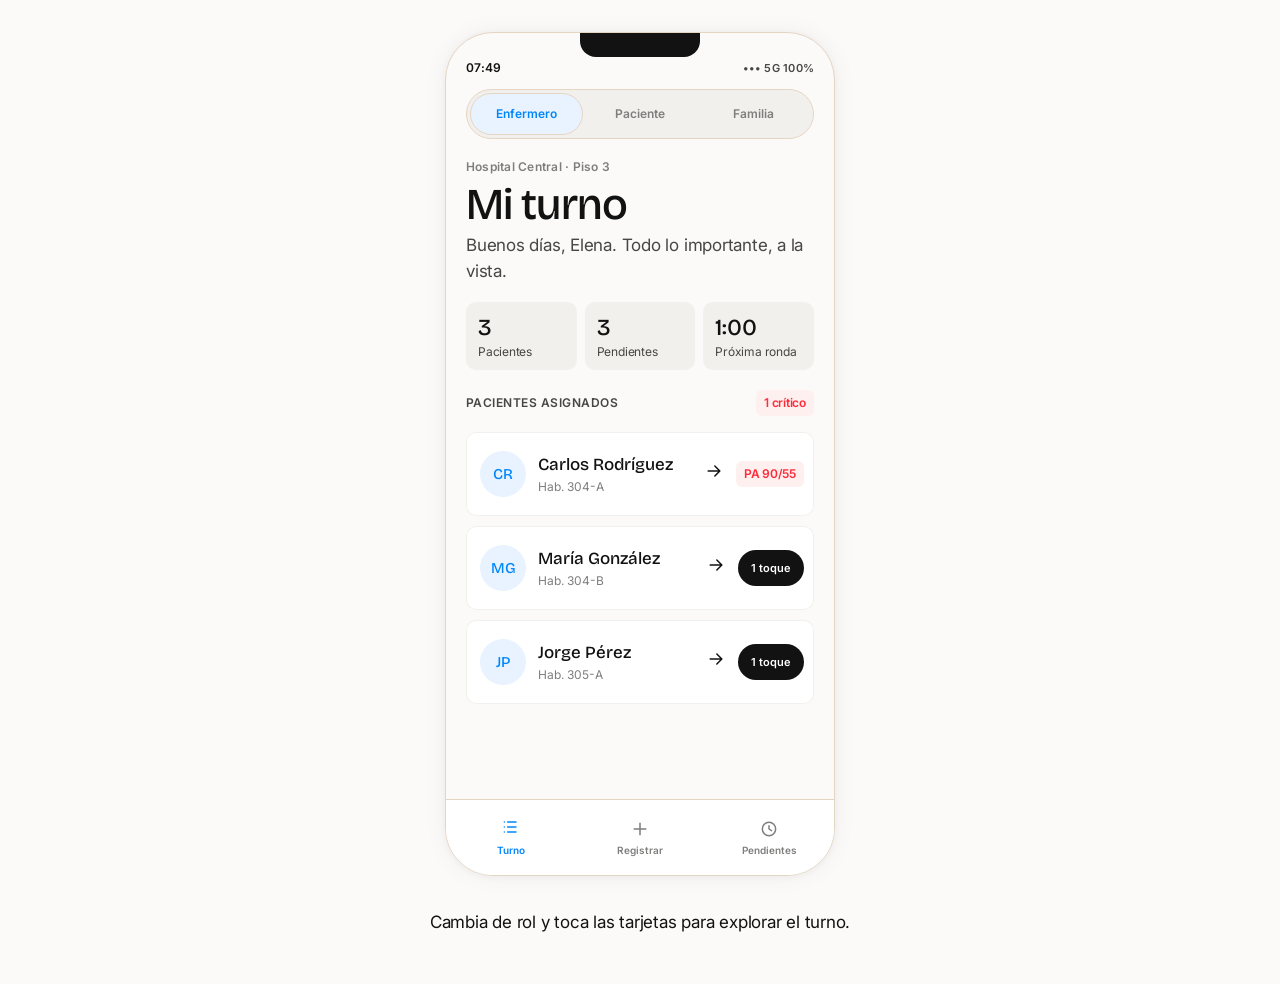
==== index.html @ 2599374e "First Family-style build by the frontend agent" ====
<!DOCTYPE html>
<html lang="es">
<head>
  <meta charset="UTF-8">
  <meta name="viewport" content="width=device-width, initial-scale=1, viewport-fit=cover">
  <meta name="theme-color" content="#fbfaf9">
  <title>Acompaña · turno de enfermería</title>
  <link rel="preconnect" href="https://fonts.googleapis.com">
  <link rel="preconnect" href="https://fonts.gstatic.com" crossorigin>
  <link href="https://fonts.googleapis.com/css2?family=Bricolage+Grotesque:wght@500&family=Inter:wght@400;500;600&display=swap" rel="stylesheet">
  <link rel="stylesheet" href="css/tokens.css">
  <link rel="stylesheet" href="css/app.css">
</head>
<body>
  <main class="stage" aria-label="Prototipo de app de enfermería">
    <section class="phone" data-role="enfermero" style="--role-index: 0" aria-label="Vista de la aplicación Acompaña">
      <div class="phone-notch" aria-hidden="true"></div>
      <div class="status-bar" aria-hidden="true">
        <span class="status-time">09:41</span>
        <span class="status-icons">••• 5G 100%</span>
      </div>

      <div class="role-switch" role="tablist" aria-label="Cambiar de lector">
        <div class="role-switch-indicator" aria-hidden="true"></div>
        <button type="button" class="role-tab is-active" data-role="enfermero" role="tab" aria-selected="true">Enfermero</button>
        <button type="button" class="role-tab" data-role="paciente" role="tab" aria-selected="false">Paciente</button>
        <button type="button" class="role-tab" data-role="familia" role="tab" aria-selected="false">Familia</button>
      </div>

      <main id="screen" class="screen" aria-live="polite"></main>

      <nav id="bottomNav" class="bottom-nav" aria-label="Navegación principal"></nav>

      <div id="registrationLayer" class="registration-layer" aria-hidden="true"></div>
      <div id="celebrationLayer" class="celebration-layer" aria-hidden="true"></div>
      <div id="splashLayer" class="splash-layer" aria-label="Bienvenida a Acompaña">
        <div class="splash-content">
          <div class="splash-mascot" aria-hidden="true"></div>
          <h1 class="splash-wordmark">Acompaña</h1>
          <p class="splash-tagline">El turno, a la vista. Sin perder lo importante.</p>
          <button type="button" class="splash-skip" data-splash-skip>Entrar ahora</button>
        </div>
      </div>
    </section>
    <p class="stage-hint">Cambia de rol y toca las tarjetas para explorar el turno.</p>
  </main>
  <script src="js/app.js" defer></script>
</body>
</html>
---- css/tokens.css ----
@property --accent {
  syntax: "<color>";
  inherits: true;
  initial-value: #0086fc;
}

:root {
  --canvas: #fbfaf9;
  --stone: #f2f0ed;
  --sand: #f6f4ef;
  --white: #ffffff;
  --ink: #121212;
  --charcoal: #343433;
  --body: #474645;
  --muted: #7e7e7d;
  --stone-border: #e5d5c3;
  --nurse: #0086fc;
  --patient: #00ca48;
  --family: #ffbb26;
  --sky: #64c6ff;
  --sun: #ffcd6c;
  --coral: #ff58ae;
  --alert: #ff2b3a;
  --nurse-soft: #e8f3ff;
  --patient-soft: #e5f9ec;
  --family-soft: #fff4d6;
  --critical-soft: #fff0f0;
  --accent: var(--nurse);
  --accent-soft: var(--nurse-soft);
  --font-display: "Bricolage Grotesque", sans-serif;
  --font-body: "Inter", sans-serif;
  --ease-enter: cubic-bezier(0.16, 1, 0.3, 1);
  --ease-exit: cubic-bezier(0.4, 0, 1, 1);
  --ease-press: cubic-bezier(0.2, 0, 0, 1);
  --duration-enter: 360ms;
  --duration-exit: 240ms;
  --duration-press: 120ms;
  --phone-width: 390px;
  --phone-height: 844px;
  --phone-radius: 48px;
  --nav-height: 76px;
  --radius-card: 10px;
  --radius-pill: 9999px;
  --radius-cta: 32px;
  --radius-badge: 6px;
  --space-1: 4px;
  --space-2: 8px;
  --space-3: 12px;
  --space-4: 16px;
  --space-5: 20px;
  --space-6: 24px;
  --space-7: 32px;
  --space-8: 40px;
  --text-caption: 12px;
  --text-small: 15px;
  --text-body: 17px;
  --text-lead: 19px;
  --text-section: 23px;
  --text-heading: 32px;
  --text-display: 44px;
  --phone-shadow: rgba(0, 0, 0, .04) 0 1px 6px, rgba(0, 0, 0, .05) 0 0 24px;
}

.phone[data-role="enfermero"] {
  --accent: var(--nurse);
  --accent-soft: var(--nurse-soft);
}

.phone[data-role="paciente"] {
  --accent: var(--patient);
  --accent-soft: var(--patient-soft);
}

.phone[data-role="familia"] {
  --accent: var(--family);
  --accent-soft: var(--family-soft);
}
---- css/app.css ----
* {
  box-sizing: border-box;
}

html,
body {
  min-height: 100%;
  margin: 0;
  background: var(--canvas);
  color: var(--ink);
}

html {
  font-family: var(--font-body);
  font-size: 17px;
  line-height: 26px;
  letter-spacing: -0.013em;
  -webkit-font-smoothing: antialiased;
  text-rendering: optimizeLegibility;
}

body {
  display: flex;
  min-height: 100vh;
  overflow-x: hidden;
}

button,
a {
  font: inherit;
}

button {
  border: 0;
}

button:focus-visible,
a:focus-visible {
  outline: 3px solid var(--accent);
  outline-offset: 3px;
}

.stage {
  display: flex;
  flex: 1;
  flex-direction: column;
  align-items: center;
  justify-content: center;
  min-height: 100vh;
  padding: 32px 16px;
  gap: 16px;
  background: var(--canvas);
}

.phone {
  position: relative;
  display: flex;
  flex: 0 0 auto;
  flex-direction: column;
  width: var(--phone-width);
  height: var(--phone-height);
  overflow: hidden;
  border: 1px solid var(--stone-border);
  border-radius: var(--phone-radius);
  background: var(--canvas);
  box-shadow: var(--phone-shadow);
  color: var(--ink);
  transition: --accent var(--duration-enter) var(--ease-enter),
    background-color var(--duration-enter) var(--ease-enter);
}

.phone-notch {
  position: absolute;
  z-index: 40;
  top: 0;
  left: 50%;
  width: 120px;
  height: 24px;
  border-radius: 0 0 16px 16px;
  background: var(--ink);
  transform: translateX(-50%);
}

.status-bar {
  display: flex;
  align-items: center;
  justify-content: space-between;
  flex: 0 0 auto;
  min-height: 42px;
  padding: 22px 20px 8px;
  color: var(--ink);
  font-size: var(--text-caption);
  font-weight: 600;
  letter-spacing: -0.01em;
}

.status-icons {
  color: var(--body);
  font-size: 11px;
  letter-spacing: 0.02em;
}

.role-switch {
  position: relative;
  display: flex;
  flex: 0 0 auto;
  margin: 0 20px 12px;
  padding: 3px;
  border: 1px solid var(--stone-border);
  border-radius: var(--radius-pill);
  background: var(--stone);
  transition: background-color var(--duration-enter) var(--ease-enter),
    border-color var(--duration-enter) var(--ease-enter);
}

.role-switch-indicator {
  position: absolute;
  z-index: 0;
  top: 3px;
  bottom: 3px;
  left: 3px;
  width: calc((100% - 6px) / 3);
  border: 1px solid var(--stone-border);
  border-radius: var(--radius-pill);
  background: var(--accent-soft);
  transform: translate3d(calc(var(--role-index, 0) * 100%), 0, 0);
  transition: transform 360ms var(--ease-enter),
    background-color 360ms var(--ease-enter),
    border-color 360ms var(--ease-enter);
}

.role-tab {
  position: relative;
  z-index: 1;
  flex: 1;
  min-height: 40px;
  padding: 8px 4px;
  border-radius: var(--radius-pill);
  background: transparent;
  color: var(--muted);
  cursor: pointer;
  font-size: var(--text-caption);
  font-weight: 600;
  transition: color var(--duration-enter) var(--ease-enter),
    transform var(--duration-press) var(--ease-press);
}

.role-tab:hover {
  color: var(--ink);
}

.role-tab:active {
  transform: scale(0.97);
}

.role-tab.is-active {
  color: var(--accent);
}

.screen {
  position: relative;
  z-index: 1;
  flex: 1 1 auto;
  min-height: 0;
  overflow: hidden;
  background: var(--canvas);
  isolation: isolate;
}

.view {
  position: absolute;
  inset: 0;
  display: flex;
  flex-direction: column;
  gap: 16px;
  overflow-x: hidden;
  overflow-y: auto;
  padding: 8px 20px 28px;
  background: var(--canvas);
  opacity: 0;
  pointer-events: none;
  scrollbar-width: none;
  transform: translate3d(24px, 0, 0);
  transition: opacity var(--duration-exit) var(--ease-exit),
    transform var(--duration-exit) var(--ease-exit);
}

.view::-webkit-scrollbar {
  display: none;
}

.view.is-active {
  opacity: 1;
  pointer-events: auto;
  transform: translate3d(0, 0, 0);
  transition-duration: var(--duration-enter);
  transition-timing-function: var(--ease-enter);
}

.view.from-left {
  transform: translate3d(-24px, 0, 0);
}

.view.from-right {
  transform: translate3d(24px, 0, 0);
}

.view.is-leaving.to-left {
  opacity: 0;
  transform: translate3d(-24px, 0, 0);
}

.view.is-leaving.to-right {
  opacity: 0;
  transform: translate3d(24px, 0, 0);
}

.view.is-detail {
  z-index: 5;
  border-left: 1px solid var(--stone-border);
  transform: translate3d(100%, 0, 0);
}

.view.is-detail.from-right {
  transform: translate3d(100%, 0, 0);
}

.view.is-detail.is-active {
  transform: translate3d(0, 0, 0);
}

.view.is-detail.is-leaving.to-right {
  transform: translate3d(100%, 0, 0);
}

.view.is-detail.is-leaving.to-left {
  transform: translate3d(-100%, 0, 0);
}

.view.is-behind {
  opacity: 0.08;
  pointer-events: none;
  transform: scale(0.98);
}

.view-header {
  display: flex;
  align-items: flex-start;
  gap: 12px;
  min-height: 58px;
}

.view-header-copy {
  min-width: 0;
}

.view-subtitle,
.eyebrow {
  margin: 0;
  color: var(--muted);
  font-size: var(--text-caption);
  font-weight: 600;
  line-height: 16px;
  letter-spacing: 0.02em;
}

.view-title {
  margin: 3px 0 0;
  color: var(--ink);
  font-family: var(--font-display);
  font-size: var(--text-heading);
  font-weight: 500;
  line-height: 36px;
  letter-spacing: -0.02em;
}

.view-title.small-title {
  font-size: var(--text-section);
  line-height: 28px;
}

.view-copy {
  margin: 0;
  color: var(--body);
  font-size: var(--text-body);
  line-height: 26px;
}

.view-copy.muted-copy {
  color: var(--muted);
  font-size: var(--text-small);
  line-height: 23px;
}

.section-heading {
  display: flex;
  align-items: center;
  justify-content: space-between;
  gap: 12px;
  margin-top: 4px;
}

.section-label {
  margin: 0;
  color: var(--body);
  font-size: var(--text-caption);
  font-weight: 600;
  letter-spacing: 0.04em;
  text-transform: uppercase;
}

.section-meta {
  color: var(--muted);
  font-size: var(--text-caption);
  font-weight: 500;
}

.surface-card {
  border-radius: var(--radius-card);
  background: var(--white);
  box-shadow: inset 0 0 0 1px var(--stone);
}

.icon-button {
  display: inline-flex;
  align-items: center;
  justify-content: center;
  flex: 0 0 auto;
  width: 40px;
  height: 40px;
  border: 1px solid var(--stone-border);
  border-radius: 50%;
  background: var(--white);
  color: var(--ink);
  cursor: pointer;
  transition: transform var(--duration-press) var(--ease-press),
    background-color var(--duration-enter) var(--ease-enter),
    color var(--duration-enter) var(--ease-enter),
    border-color var(--duration-enter) var(--ease-enter);
}

.icon-button:hover {
  border-color: var(--accent);
  color: var(--accent);
}

.icon-button:active,
.primary-button:active,
.secondary-button:active,
.event-chip:active,
.dictate-button:active,
.nav-item:active,
.patient-card-main:active,
.quick-confirm:active,
.faq-question:active {
  transform: scale(0.97);
}

.icon-button svg,
.nav-icon svg,
.event-icon svg,
.mic-icon svg,
.detail-chevron svg,
.arrow-icon svg {
  width: 20px;
  height: 20px;
  fill: none;
  stroke: currentColor;
  stroke-linecap: round;
  stroke-linejoin: round;
  stroke-width: 1.8;
}

.back-button {
  margin-top: 4px;
}

.back-button .arrow-icon {
  transform: rotate(180deg);
  transition: transform var(--duration-enter) var(--ease-enter);
}

.back-button:hover .arrow-icon {
  transform: rotate(180deg) translateX(2px);
}

.primary-button,
.secondary-button {
  display: inline-flex;
  align-items: center;
  justify-content: center;
  gap: 8px;
  min-height: 48px;
  padding: 10px 18px;
  border-radius: var(--radius-cta);
  cursor: pointer;
  font-size: var(--text-small);
  font-weight: 600;
  line-height: 22px;
  transition: transform var(--duration-press) var(--ease-press),
    background-color var(--duration-enter) var(--ease-enter),
    color var(--duration-enter) var(--ease-enter),
    border-color var(--duration-enter) var(--ease-enter);
}

.primary-button {
  background: var(--ink);
  color: var(--white);
}

.primary-button:hover {
  background: var(--charcoal);
}

.secondary-button {
  border: 1px solid var(--stone-border);
  background: var(--stone);
  color: var(--ink);
}

.secondary-button:hover {
  border-color: var(--charcoal);
  background: var(--sand);
}

.accent-link {
  display: inline-flex;
  align-items: center;
  gap: 6px;
  min-height: 44px;
  color: var(--accent);
  cursor: pointer;
  font-size: var(--text-small);
  font-weight: 600;
  text-decoration: none;
}

.accent-link:hover {
  color: var(--ink);
}

.home-intro {
  display: flex;
  flex-direction: column;
  gap: 4px;
  margin-bottom: 2px;
}

.home-intro .view-title {
  font-size: var(--text-display);
  line-height: 46px;
}

.shift-stats {
  display: grid;
  grid-template-columns: repeat(3, 1fr);
  gap: 8px;
}

.shift-stat {
  display: flex;
  flex-direction: column;
  gap: 2px;
  min-height: 68px;
  padding: 12px 12px 10px;
  border-radius: var(--radius-card);
  background: var(--stone);
}

.shift-stat strong {
  color: var(--ink);
  font-family: var(--font-display);
  font-size: var(--text-section);
  font-weight: 500;
  line-height: 28px;
}

.shift-stat span {
  color: var(--body);
  font-size: var(--text-caption);
  line-height: 16px;
}

.patient-list {
  display: flex;
  flex-direction: column;
  gap: 10px;
}

.patient-card {
  display: flex;
  align-items: stretch;
  min-height: 84px;
  border-radius: var(--radius-card);
  background: var(--white);
  box-shadow: inset 0 0 0 1px var(--stone);
  overflow: hidden;
  transition: transform var(--duration-press) var(--ease-press),
    background-color var(--duration-enter) var(--ease-enter),
    opacity var(--duration-exit) var(--ease-exit);
}

.patient-card.is-confirming,
.patient-card.is-collapsing {
  pointer-events: none;
}

.patient-card.is-collapsing {
  max-height: 0;
  min-height: 0;
  margin-top: -5px;
  margin-bottom: -5px;
  opacity: 0;
  transform: translate3d(20px, 0, 0) scale(0.96);
  transition: max-height 260ms var(--ease-exit),
    min-height 260ms var(--ease-exit),
    margin 260ms var(--ease-exit),
    opacity 220ms var(--ease-exit),
    transform 260ms var(--ease-exit);
}

.patient-card-main {
  display: flex;
  align-items: center;
  flex: 1;
  min-width: 0;
  gap: 12px;
  min-height: 84px;
  padding: 14px 8px 14px 14px;
  background: transparent;
  color: inherit;
  cursor: pointer;
  text-align: left;
  transition: background-color var(--duration-enter) var(--ease-enter);
}

.patient-card-main:hover {
  background: var(--sand);
}

.patient-avatar {
  display: inline-flex;
  align-items: center;
  justify-content: center;
  flex: 0 0 auto;
  width: 46px;
  height: 46px;
  border-radius: 50%;
  background: var(--accent-soft);
  color: var(--accent);
  font-family: var(--font-display);
  font-size: var(--text-small);
  font-weight: 500;
}

.patient-info {
  display: flex;
  flex: 1;
  min-width: 0;
  flex-direction: column;
  gap: 2px;
}

.patient-name {
  overflow: hidden;
  color: var(--ink);
  font-family: var(--font-display);
  font-size: var(--text-body);
  font-weight: 500;
  line-height: 23px;
  text-overflow: ellipsis;
  white-space: nowrap;
}

.patient-meta {
  color: var(--muted);
  font-size: var(--text-caption);
  line-height: 17px;
}

.patient-side {
  display: flex;
  align-items: center;
  flex: 0 0 auto;
  gap: 4px;
  padding: 10px 10px 10px 4px;
}

.patient-side .arrow-icon {
  color: var(--muted);
  transition: transform var(--duration-enter) var(--ease-enter),
    color var(--duration-enter) var(--ease-enter);
}

.patient-card-main:hover .patient-side .arrow-icon {
  color: var(--accent);
  transform: translateX(3px);
}

.badge {
  display: inline-flex;
  align-items: center;
  justify-content: center;
  min-height: 26px;
  padding: 4px 8px;
  border-radius: var(--radius-badge);
  font-size: var(--text-caption);
  font-weight: 600;
  line-height: 16px;
  white-space: nowrap;
}

.badge-critical {
  background: var(--critical-soft);
  color: var(--alert);
}

.badge-pending {
  background: var(--stone);
  color: var(--body);
}

.badge-ready {
  background: var(--accent-soft);
  color: var(--accent);
}

.badge-neutral {
  background: var(--sand);
  color: var(--body);
}

.quick-confirm {
  display: inline-flex;
  align-items: center;
  justify-content: center;
  min-width: 66px;
  min-height: 36px;
  padding: 6px 10px;
  border-radius: var(--radius-cta);
  background: var(--ink);
  color: var(--white);
  cursor: pointer;
  font-size: 11px;
  font-weight: 600;
  line-height: 16px;
  transition: transform var(--duration-press) var(--ease-press),
    background-color var(--duration-enter) var(--ease-enter),
    color var(--duration-enter) var(--ease-enter);
}

.quick-confirm:hover {
  background: var(--charcoal);
}

.quick-confirm.is-done {
  background: var(--accent-soft);
  color: var(--accent);
}

.detail-view {
  padding-top: 8px;
}

.detail-hero {
  display: flex;
  align-items: center;
  gap: 12px;
  padding: 16px;
  border-radius: var(--radius-card);
  background: var(--accent-soft);
  transition: background-color var(--duration-enter) var(--ease-enter);
}

.detail-hero .patient-avatar {
  width: 54px;
  height: 54px;
  background: var(--white);
}

.detail-hero-copy {
  display: flex;
  flex: 1;
  min-width: 0;
  flex-direction: column;
  gap: 2px;
}

.detail-name {
  margin: 0;
  color: var(--ink);
  font-family: var(--font-display);
  font-size: var(--text-section);
  font-weight: 500;
  line-height: 28px;
  letter-spacing: -0.02em;
}

.detail-room {
  color: var(--body);
  font-size: var(--text-small);
  line-height: 22px;
}

.detail-status {
  align-self: flex-start;
  margin-top: 4px;
}

.detail-section {
  display: flex;
  flex-direction: column;
  gap: 10px;
}

.detail-section-title {
  margin: 0;
  color: var(--body);
  font-size: var(--text-caption);
  font-weight: 600;
  letter-spacing: 0.04em;
  text-transform: uppercase;
}

.clinical-panel {
  position: relative;
  display: flex;
  flex-direction: column;
  gap: 12px;
  padding: 16px;
  border-radius: var(--radius-card);
  background: var(--white);
  box-shadow: inset 0 0 0 1px var(--stone);
}

.clinical-value {
  display: inline-block;
  width: fit-content;
  color: var(--alert);
  cursor: pointer;
  filter: blur(5px);
  font-family: var(--font-display);
  font-size: var(--text-small);
  line-height: 23px;
  user-select: none;
  transition: filter 320ms var(--ease-enter);
}

.clinical-value.is-revealed {
  filter: blur(0);
}

.reveal-button {
  display: inline-flex;
  align-items: center;
  align-self: flex-start;
  gap: 6px;
  min-height: 40px;
  padding: 0;
  background: transparent;
  color: var(--accent);
  cursor: pointer;
  font-size: var(--text-small);
  font-weight: 600;
}

.reveal-button:hover {
  color: var(--ink);
}

.reveal-button svg {
  width: 18px;
  height: 18px;
  fill: none;
  stroke: currentColor;
  stroke-linecap: round;
  stroke-linejoin: round;
  stroke-width: 1.8;
  transition: transform 300ms var(--ease-enter);
}

.reveal-button.is-revealed svg {
  transform: rotate(180deg);
}

.privacy-note {
  display: flex;
  align-items: flex-start;
  gap: 8px;
  padding: 12px 14px;
  border-radius: var(--radius-card);
  background: var(--sand);
  color: var(--body);
  font-size: var(--text-small);
  line-height: 22px;
}

.privacy-note svg {
  flex: 0 0 auto;
  width: 18px;
  height: 18px;
  margin-top: 2px;
  fill: none;
  stroke: var(--charcoal);
  stroke-linecap: round;
  stroke-linejoin: round;
  stroke-width: 1.7;
}

.detail-list {
  display: flex;
  flex-direction: column;
  gap: 0;
  border-radius: var(--radius-card);
  background: var(--white);
  box-shadow: inset 0 0 0 1px var(--stone);
  overflow: hidden;
}

.detail-list-row {
  display: flex;
  align-items: center;
  justify-content: space-between;
  gap: 12px;
  min-height: 54px;
  padding: 12px 16px;
  color: var(--body);
  font-size: var(--text-small);
  line-height: 22px;
}

.detail-list-row + .detail-list-row {
  border-top: 1px solid var(--stone);
}

.detail-list-row strong {
  color: var(--ink);
  font-weight: 600;
}

.detail-chevron {
  display: inline-flex;
  color: var(--muted);
  transition: transform 300ms var(--ease-enter), color 300ms var(--ease-enter);
}

.detail-chevron.is-expanded {
  color: var(--accent);
  transform: rotate(90deg);
}

.pending-summary {
  display: flex;
  align-items: center;
  justify-content: space-between;
  gap: 12px;
  padding: 16px;
  border-radius: var(--radius-card);
  background: var(--sand);
}

.pending-summary-copy {
  display: flex;
  flex-direction: column;
  gap: 2px;
}

.pending-summary strong {
  font-family: var(--font-display);
  font-size: var(--text-section);
  font-weight: 500;
  line-height: 28px;
}

.pending-summary span {
  color: var(--body);
  font-size: var(--text-small);
  line-height: 22px;
}

.pending-count {
  display: inline-flex;
  align-items: center;
  justify-content: center;
  min-width: 48px;
  height: 48px;
  border-radius: 50%;
  background: var(--accent-soft);
  color: var(--accent);
  font-family: var(--font-display);
  font-size: var(--text-section);
  font-weight: 500;
  line-height: 28px;
}

.task-list {
  display: flex;
  flex-direction: column;
  gap: 10px;
}

.task-card {
  display: flex;
  align-items: center;
  gap: 12px;
  min-height: 78px;
  padding: 12px;
  border-radius: var(--radius-card);
  background: var(--white);
  box-shadow: inset 0 0 0 1px var(--stone);
  transition: transform var(--duration-press) var(--ease-press),
    max-height 260ms var(--ease-exit),
    min-height 260ms var(--ease-exit),
    margin 260ms var(--ease-exit),
    padding 260ms var(--ease-exit),
    opacity 220ms var(--ease-exit);
}

.task-card:hover {
  background: var(--sand);
}

.task-card.is-confirming {
  background: var(--accent-soft);
}

.task-card.is-collapsing {
  max-height: 0;
  min-height: 0;
  margin-top: -5px;
  margin-bottom: -5px;
  padding-top: 0;
  padding-bottom: 0;
  overflow: hidden;
  opacity: 0;
  transform: translate3d(22px, 0, 0) scale(0.96);
}

.task-icon {
  display: inline-flex;
  align-items: center;
  justify-content: center;
  flex: 0 0 auto;
  width: 44px;
  height: 44px;
  border-radius: 50%;
  background: var(--stone);
  color: var(--charcoal);
}

.task-icon svg {
  width: 21px;
  height: 21px;
  fill: none;
  stroke: currentColor;
  stroke-linecap: round;
  stroke-linejoin: round;
  stroke-width: 1.7;
}

.task-copy {
  display: flex;
  flex: 1;
  min-width: 0;
  flex-direction: column;
  gap: 2px;
}

.task-time {
  color: var(--muted);
  font-size: var(--text-caption);
  line-height: 16px;
}

.task-title {
  overflow: hidden;
  color: var(--ink);
  font-family: var(--font-display);
  font-size: var(--text-body);
  font-weight: 500;
  line-height: 23px;
  text-overflow: ellipsis;
  white-space: nowrap;
}

.task-note {
  overflow: hidden;
  color: var(--body);
  font-size: var(--text-caption);
  line-height: 16px;
  text-overflow: ellipsis;
  white-space: nowrap;
}

.task-action {
  display: inline-flex;
  align-items: center;
  justify-content: center;
  flex: 0 0 auto;
  width: 48px;
  height: 48px;
  border-radius: 50%;
  background: var(--ink);
  color: var(--white);
  cursor: pointer;
  transition: transform var(--duration-press) var(--ease-press),
    background-color var(--duration-enter) var(--ease-enter),
    color var(--duration-enter) var(--ease-enter);
}

.task-action:hover {
  background: var(--charcoal);
}

.task-action:disabled {
  cursor: default;
}

.confirm-mark {
  width: 25px;
  height: 25px;
  fill: none;
  stroke: currentColor;
  stroke-linecap: round;
  stroke-linejoin: round;
  stroke-width: 2.4;
}

.confirm-mark path {
  stroke-dasharray: 32;
  stroke-dashoffset: 32;
}

.task-card.is-confirming .confirm-mark path,
.patient-card.is-confirming .confirm-mark path {
  animation: check-draw 360ms var(--ease-enter) forwards;
}

.confirm-label {
  display: none;
  color: var(--accent);
  font-size: var(--text-caption);
  font-weight: 600;
  white-space: nowrap;
}

.task-card.is-confirming .confirm-label,
.patient-card.is-confirming .confirm-label {
  display: inline;
}

.task-card.is-confirming .task-action,
.patient-card.is-confirming .quick-confirm {
  background: var(--accent-soft);
  color: var(--accent);
  pointer-events: none;
}

.empty-state {
  position: relative;
  display: flex;
  flex: 1;
  min-height: 300px;
  flex-direction: column;
  align-items: center;
  justify-content: center;
  gap: 12px;
  padding: 32px 20px 44px;
  text-align: center;
}

.empty-mascot {
  display: flex;
  align-items: center;
  justify-content: center;
  width: 148px;
  height: 148px;
  margin-bottom: 2px;
  border-radius: 50%;
  background: var(--stone);
  animation: mascot-float 3.6s var(--ease-enter) infinite alternate;
}

.mascot-svg {
  display: block;
  width: 112px;
  height: 112px;
  overflow: visible;
}

.empty-state h2 {
  max-width: 280px;
  margin: 0;
  color: var(--ink);
  font-family: var(--font-display);
  font-size: var(--text-section);
  font-weight: 500;
  line-height: 28px;
  letter-spacing: -0.02em;
}

.empty-state p {
  max-width: 280px;
  margin: 0;
  color: var(--body);
  font-size: var(--text-small);
  line-height: 23px;
}

.completion-mark {
  display: inline-flex;
  align-items: center;
  justify-content: center;
  width: 34px;
  height: 34px;
  border-radius: 50%;
  background: var(--patient);
  color: var(--white);
}

.completion-mark svg {
  width: 19px;
  height: 19px;
  fill: none;
  stroke: currentColor;
  stroke-linecap: round;
  stroke-linejoin: round;
  stroke-width: 2.4;
  animation: check-draw 420ms var(--ease-enter) forwards;
}

.confetti-layer {
  position: absolute;
  inset: 0;
  overflow: hidden;
  pointer-events: none;
}

.confetti-piece {
  position: absolute;
  top: 32%;
  left: 50%;
  width: 7px;
  height: 14px;
  border-radius: 2px;
  background: var(--sky);
  opacity: 0;
  transform: translate3d(0, 0, 0) rotate(0deg);
  animation: confetti-fall 1200ms var(--ease-exit) forwards;
  animation-delay: var(--confetti-delay);
}

.confetti-piece:nth-child(2n) { background: var(--sun); }
.confetti-piece:nth-child(3n) { background: var(--coral); }
.confetti-piece:nth-child(4n) { background: var(--family); }
.confetti-piece:nth-child(1) { --confetti-x: -112px; --confetti-y: -118px; }
.confetti-piece:nth-child(2) { --confetti-x: -84px; --confetti-y: -148px; }
.confetti-piece:nth-child(3) { --confetti-x: -52px; --confetti-y: -164px; }
.confetti-piece:nth-child(4) { --confetti-x: -22px; --confetti-y: -170px; }
.confetti-piece:nth-child(5) { --confetti-x: 16px; --confetti-y: -164px; }
.confetti-piece:nth-child(6) { --confetti-x: 52px; --confetti-y: -148px; }
.confetti-piece:nth-child(7) { --confetti-x: 86px; --confetti-y: -118px; }
.confetti-piece:nth-child(8) { --confetti-x: 112px; --confetti-y: -84px; }
.confetti-piece:nth-child(9) { --confetti-x: -124px; --confetti-y: -58px; }
.confetti-piece:nth-child(10) { --confetti-x: 126px; --confetti-y: -46px; }
.confetti-piece:nth-child(11) { --confetti-x: -72px; --confetti-y: 24px; }
.confetti-piece:nth-child(12) { --confetti-x: 74px; --confetti-y: 28px; }

.registration-layer {
  position: absolute;
  z-index: 30;
  inset: 0;
  display: flex;
  align-items: flex-end;
  justify-content: center;
  pointer-events: none;
  visibility: hidden;
}

.registration-layer.is-open {
  pointer-events: auto;
  visibility: visible;
}

.sheet-backdrop {
  position: absolute;
  inset: 0;
  background: rgba(18, 18, 18, .32);
  opacity: 0;
  transition: opacity 260ms var(--ease-exit);
}

.registration-layer.is-open .sheet-backdrop {
  opacity: 1;
}

.registration-sheet {
  position: relative;
  display: flex;
  width: 100%;
  max-height: 82%;
  flex-direction: column;
  gap: 14px;
  padding: 10px 20px 20px;
  border-radius: 24px 24px 0 0;
  background: var(--white);
  color: var(--ink);
  transform: translate3d(0, calc(100% + 20px), 0);
  transition: transform 380ms var(--ease-enter);
}

.registration-layer.is-open .registration-sheet {
  transform: translate3d(0, var(--drag-y, 0px), 0);
}

.sheet-handle {
  width: 42px;
  height: 4px;
  margin: 0 auto 4px;
  border-radius: var(--radius-pill);
  background: var(--stone-border);
  cursor: grab;
}

.sheet-header {
  display: flex;
  align-items: flex-start;
  justify-content: space-between;
  gap: 12px;
}

.sheet-title-wrap {
  display: flex;
  flex-direction: column;
  gap: 2px;
}

.sheet-title {
  margin: 0;
  color: var(--ink);
  font-family: var(--font-display);
  font-size: var(--text-section);
  font-weight: 500;
  line-height: 28px;
  letter-spacing: -0.02em;
}

.sheet-copy {
  margin: 0;
  color: var(--body);
  font-size: var(--text-small);
  line-height: 22px;
}

.quick-events {
  display: grid;
  grid-template-columns: repeat(2, minmax(0, 1fr));
  gap: 8px;
}

.event-chip {
  display: flex;
  align-items: center;
  gap: 9px;
  min-height: 72px;
  padding: 10px;
  border: 1px solid var(--stone-border);
  border-radius: var(--radius-card);
  background: var(--sand);
  color: var(--ink);
  cursor: pointer;
  text-align: left;
  transition: transform var(--duration-press) var(--ease-press),
    background-color var(--duration-enter) var(--ease-enter),
    border-color var(--duration-enter) var(--ease-enter);
}

.event-chip:hover {
  border-color: var(--accent);
  background: var(--accent-soft);
}

.event-icon {
  display: inline-flex;
  align-items: center;
  justify-content: center;
  flex: 0 0 auto;
  width: 34px;
  height: 34px;
  border-radius: 50%;
  background: var(--white);
  color: var(--accent);
}

.event-chip strong,
.event-chip small {
  display: block;
}

.event-chip strong {
  font-size: var(--text-small);
  font-weight: 600;
  line-height: 20px;
}

.event-chip small {
  color: var(--muted);
  font-size: var(--text-caption);
  line-height: 16px;
}

.dictate-button {
  display: flex;
  align-items: center;
  gap: 12px;
  min-height: 76px;
  padding: 12px 16px;
  border-radius: var(--radius-cta);
  background: var(--ink);
  color: var(--white);
  cursor: pointer;
  text-align: left;
  transition: transform var(--duration-press) var(--ease-press),
    background-color var(--duration-enter) var(--ease-enter);
}

.dictate-button:hover {
  background: var(--charcoal);
}

.mic-bubble {
  display: inline-flex;
  align-items: center;
  justify-content: center;
  flex: 0 0 auto;
  width: 46px;
  height: 46px;
  border-radius: 50%;
  background: var(--white);
  color: var(--ink);
}

.dictate-copy {
  display: flex;
  flex: 1;
  flex-direction: column;
  gap: 1px;
}

.dictate-copy strong {
  font-size: var(--text-body);
  font-weight: 600;
  line-height: 23px;
}

.dictate-copy small {
  color: rgba(255, 255, 255, .72);
  font-size: var(--text-caption);
  line-height: 16px;
}

.dictate-pulse {
  width: 10px;
  height: 10px;
  border-radius: 50%;
  background: var(--sun);
  animation: mic-pulse 1.8s var(--ease-enter) infinite;
}

.tray-feedback {
  min-height: 22px;
  margin: -2px 0 0;
  color: var(--accent);
  font-size: var(--text-small);
  font-weight: 600;
  line-height: 22px;
  opacity: 0;
  transform: translateY(5px);
  transition: opacity 220ms var(--ease-enter), transform 220ms var(--ease-enter);
}

.tray-feedback.is-visible {
  opacity: 1;
  transform: translateY(0);
}

.patient-intro {
  display: flex;
  flex-direction: column;
  gap: 5px;
}

.patient-intro .view-title {
  font-size: var(--text-section);
  line-height: 28px;
}

.onboarding-block {
  display: flex;
  flex-direction: column;
  gap: 10px;
}

.onboarding-intro {
  display: flex;
  align-items: center;
  justify-content: space-between;
  gap: 12px;
}

.onboarding-intro p {
  margin: 0;
  color: var(--body);
  font-size: var(--text-small);
  line-height: 22px;
}

.onboarding-grid {
  display: grid;
  grid-template-columns: repeat(2, minmax(0, 1fr));
  gap: 8px;
}

.onboarding-card {
  display: flex;
  min-height: 170px;
  flex-direction: column;
  gap: 8px;
  padding: 10px;
  border-radius: var(--radius-card);
  background: var(--white);
  box-shadow: inset 0 0 0 1px var(--stone);
}

.onboarding-card:nth-child(2) {
  background: var(--sand);
}

.onboarding-card-copy {
  display: flex;
  flex-direction: column;
  gap: 2px;
}

.onboarding-card-copy strong {
  color: var(--ink);
  font-family: var(--font-display);
  font-size: var(--text-small);
  font-weight: 500;
  line-height: 22px;
}

.onboarding-card-copy span {
  color: var(--body);
  font-size: var(--text-caption);
  line-height: 16px;
}

.video-slot {
  position: relative;
  display: flex;
  align-items: center;
  justify-content: center;
  min-height: 88px;
  flex: 1;
  overflow: hidden;
  border-radius: 8px;
  background: var(--canvas);
}

.video-slot .loop {
  position: absolute;
  inset: 0;
  width: 100%;
  height: 100%;
  object-fit: cover;
  mix-blend-mode: multiply;
  opacity: 1;
  transition: opacity 260ms var(--ease-exit);
}

.video-slot .loop.is-hidden {
  opacity: 0;
}

.video-fallback {
  position: absolute;
  inset: 0;
  display: flex;
  align-items: center;
  justify-content: center;
  opacity: 0;
  transition: opacity 260ms var(--ease-enter);
}

.video-fallback.is-visible {
  opacity: 1;
}

.video-fallback .mascot-svg {
  width: 82px;
  height: 82px;
}

.timeline {
  position: relative;
  display: flex;
  flex-direction: column;
  padding: 2px 0;
}

.timeline-item {
  position: relative;
  display: grid;
  grid-template-columns: 52px 1fr;
  gap: 10px;
  min-height: 72px;
  padding: 10px 0 14px 18px;
  border-left: 2px solid var(--stone-border);
}

.timeline-item:last-child {
  min-height: 58px;
  padding-bottom: 8px;
}

.timeline-item::before {
  position: absolute;
  top: 17px;
  left: -6px;
  width: 10px;
  height: 10px;
  border: 2px solid var(--canvas);
  border-radius: 50%;
  background: var(--patient);
  content: "";
}

.timeline-item.is-pending::before {
  background: var(--muted);
}

.timeline-time {
  color: var(--muted);
  font-size: var(--text-caption);
  line-height: 20px;
}

.timeline-text {
  margin: 0;
  color: var(--ink);
  font-size: var(--text-body);
  line-height: 25px;
}

.timeline-item.is-pending .timeline-text {
  color: var(--body);
}

.next-card {
  display: flex;
  align-items: center;
  gap: 12px;
  padding: 16px;
  border-radius: var(--radius-card);
  background: var(--patient-soft);
}

.next-card-icon {
  display: inline-flex;
  align-items: center;
  justify-content: center;
  flex: 0 0 auto;
  width: 40px;
  height: 40px;
  border-radius: 50%;
  background: var(--white);
  color: var(--patient);
}

.next-card-icon svg {
  width: 20px;
  height: 20px;
  fill: none;
  stroke: currentColor;
  stroke-linecap: round;
  stroke-linejoin: round;
  stroke-width: 1.8;
}

.next-card-copy {
  display: flex;
  flex: 1;
  flex-direction: column;
  gap: 1px;
}

.next-card-copy strong {
  color: var(--ink);
  font-family: var(--font-display);
  font-size: var(--text-body);
  font-weight: 500;
  line-height: 23px;
}

.next-card-copy span {
  color: var(--body);
  font-size: var(--text-small);
  line-height: 22px;
}

.faq-list {
  display: flex;
  flex-direction: column;
  gap: 8px;
}

.faq-item {
  overflow: hidden;
  border-radius: var(--radius-card);
  background: var(--white);
  box-shadow: inset 0 0 0 1px var(--stone);
}

.faq-question {
  display: flex;
  align-items: center;
  justify-content: space-between;
  gap: 12px;
  width: 100%;
  min-height: 58px;
  padding: 12px 16px;
  background: transparent;
  color: var(--ink);
  cursor: pointer;
  text-align: left;
  font-family: var(--font-display);
  font-size: var(--text-small);
  font-weight: 500;
  line-height: 22px;
}

.faq-question:hover {
  background: var(--sand);
}

.faq-question .detail-chevron {
  transition: transform 300ms var(--ease-enter), color 300ms var(--ease-enter);
}

.faq-item.is-open .faq-question .detail-chevron {
  color: var(--accent);
  transform: rotate(90deg);
}

.faq-answer {
  display: grid;
  grid-template-rows: 0fr;
  padding: 0 16px;
  color: var(--body);
  font-size: var(--text-small);
  line-height: 22px;
  transition: grid-template-rows 320ms var(--ease-enter), padding 320ms var(--ease-enter);
}

.faq-answer > div {
  min-height: 0;
  overflow: hidden;
}

.faq-item.is-open .faq-answer {
  grid-template-rows: 1fr;
  padding-top: 0;
  padding-bottom: 14px;
}

.family-summary {
  display: flex;
  flex-direction: column;
  gap: 4px;
  padding: 16px;
  border-radius: var(--radius-card);
  background: var(--family-soft);
}

.family-summary strong {
  color: var(--ink);
  font-family: var(--font-display);
  font-size: var(--text-lead);
  font-weight: 500;
  line-height: 25px;
}

.family-summary span {
  color: var(--body);
  font-size: var(--text-small);
  line-height: 22px;
}

.visit-card,
.contact-card {
  display: flex;
  align-items: center;
  gap: 12px;
  padding: 16px;
  border-radius: var(--radius-card);
  background: var(--white);
  box-shadow: inset 0 0 0 1px var(--stone);
}

.visit-icon,
.contact-icon {
  display: inline-flex;
  align-items: center;
  justify-content: center;
  flex: 0 0 auto;
  width: 44px;
  height: 44px;
  border-radius: 50%;
  background: var(--family-soft);
  color: var(--family);
}

.contact-icon {
  background: var(--nurse-soft);
  color: var(--nurse);
}

.visit-icon svg,
.contact-icon svg {
  width: 22px;
  height: 22px;
  fill: none;
  stroke: currentColor;
  stroke-linecap: round;
  stroke-linejoin: round;
  stroke-width: 1.7;
}

.visit-copy,
.contact-copy {
  display: flex;
  flex: 1;
  min-width: 0;
  flex-direction: column;
  gap: 1px;
}

.visit-copy strong,
.contact-copy strong {
  color: var(--ink);
  font-family: var(--font-display);
  font-size: var(--text-body);
  font-weight: 500;
  line-height: 23px;
}

.visit-copy span,
.contact-copy span {
  color: var(--body);
  font-size: var(--text-small);
  line-height: 22px;
}

.contact-actions {
  display: flex;
  gap: 8px;
}

.contact-actions .primary-button,
.contact-actions .secondary-button {
  flex: 1;
  min-height: 44px;
  padding: 8px 10px;
  font-size: var(--text-caption);
}

.bottom-nav {
  position: relative;
  z-index: 10;
  display: flex;
  align-items: stretch;
  justify-content: space-around;
  flex: 0 0 var(--nav-height);
  min-height: var(--nav-height);
  border-top: 1px solid var(--stone-border);
  background: var(--white);
}

.nav-item {
  display: flex;
  min-width: 0;
  flex: 1;
  flex-direction: column;
  align-items: center;
  justify-content: center;
  gap: 3px;
  padding: 7px 4px 8px;
  background: transparent;
  color: var(--muted);
  cursor: pointer;
  font-size: 10px;
  font-weight: 600;
  line-height: 13px;
  transition: color var(--duration-enter) var(--ease-enter),
    transform var(--duration-press) var(--ease-press);
}

.nav-item:hover {
  color: var(--ink);
}

.nav-item.is-active {
  color: var(--accent);
}

.nav-icon {
  display: inline-flex;
  align-items: center;
  justify-content: center;
  height: 24px;
  transition: transform var(--duration-enter) var(--ease-enter);
}

.nav-item.is-active .nav-icon {
  transform: translateY(-2px);
}

.splash-layer {
  position: absolute;
  z-index: 50;
  inset: 0;
  display: flex;
  align-items: center;
  justify-content: center;
  background: var(--canvas);
  opacity: 1;
  transition: opacity 300ms var(--ease-exit), visibility 300ms var(--ease-exit);
}

.splash-layer.is-leaving {
  visibility: hidden;
  opacity: 0;
}

.splash-content {
  display: flex;
  flex-direction: column;
  align-items: center;
  gap: 12px;
  padding: 32px;
  text-align: center;
  animation: splash-in 500ms var(--ease-enter) both;
}

.splash-mascot {
  display: flex;
  align-items: center;
  justify-content: center;
  width: 190px;
  height: 190px;
  border-radius: 50%;
  background: var(--stone);
  animation: mascot-wave 1.8s var(--ease-enter) infinite;
}

.splash-mascot .mascot-svg {
  width: 144px;
  height: 144px;
}

.splash-wordmark {
  margin: 0;
  color: var(--ink);
  font-family: var(--font-display);
  font-size: var(--text-display);
  font-weight: 500;
  line-height: 48px;
  letter-spacing: -0.02em;
}

.splash-tagline {
  max-width: 220px;
  margin: 0;
  color: var(--body);
  font-size: var(--text-small);
  line-height: 23px;
}

.splash-skip {
  min-height: 44px;
  margin-top: 8px;
  padding: 8px 16px;
  border-radius: var(--radius-pill);
  background: transparent;
  color: var(--muted);
  cursor: pointer;
  font-size: var(--text-caption);
  font-weight: 600;
  transition: color var(--duration-enter) var(--ease-enter),
    transform var(--duration-press) var(--ease-press);
}

.splash-skip:hover {
  color: var(--ink);
}

.splash-skip:active {
  transform: scale(0.97);
}

.celebration-layer {
  position: absolute;
  z-index: 45;
  inset: 0;
  display: flex;
  align-items: center;
  justify-content: center;
  padding: 32px;
  background: rgba(251, 250, 249, .88);
  opacity: 0;
  pointer-events: none;
  transition: opacity 260ms var(--ease-enter);
}

.celebration-layer.is-visible {
  opacity: 1;
  pointer-events: auto;
}

.celebration-card {
  position: relative;
  display: flex;
  width: 100%;
  max-width: 310px;
  flex-direction: column;
  align-items: center;
  gap: 10px;
  padding: 24px 20px 26px;
  border-radius: var(--radius-card);
  background: var(--white);
  box-shadow: inset 0 0 0 1px var(--stone);
  text-align: center;
  transform: translateY(18px) scale(0.96);
  transition: transform 420ms var(--ease-enter);
}

.celebration-layer.is-visible .celebration-card {
  transform: translateY(0) scale(1);
}

.celebration-card h2 {
  margin: 0;
  color: var(--ink);
  font-family: var(--font-display);
  font-size: var(--text-section);
  font-weight: 500;
  line-height: 28px;
  letter-spacing: -0.02em;
}

.celebration-card p {
  margin: 0;
  color: var(--body);
  font-size: var(--text-small);
  line-height: 23px;
}

.celebration-mascot {
  animation: mascot-pop 620ms var(--ease-enter) both;
}

.celebration-mascot .mascot-svg {
  width: 126px;
  height: 126px;
}

.sr-only {
  position: absolute;
  width: 1px;
  height: 1px;
  padding: 0;
  overflow: hidden;
  clip: rect(0, 0, 0, 0);
  white-space: nowrap;
  border: 0;
}

@keyframes card-in {
  from {
    opacity: 0;
    transform: translateY(10px);
  }
  to {
    opacity: 1;
    transform: translateY(0);
  }
}

.view.is-active .patient-card,
.view.is-active .task-card,
.view.is-active .timeline-item,
.view.is-active .onboarding-card,
.view.is-active .visit-card,
.view.is-active .contact-card,
.view.is-active .faq-item {
  animation: card-in var(--duration-enter) var(--ease-enter) both;
}

.view.is-active .patient-card:nth-child(1),
.view.is-active .task-card:nth-child(1),
.view.is-active .timeline-item:nth-child(1),
.view.is-active .onboarding-card:nth-child(1),
.view.is-active .visit-card:nth-child(1),
.view.is-active .contact-card:nth-child(1),
.view.is-active .faq-item:nth-child(1) { animation-delay: 40ms; }
.view.is-active .patient-card:nth-child(2),
.view.is-active .task-card:nth-child(2),
.view.is-active .timeline-item:nth-child(2),
.view.is-active .onboarding-card:nth-child(2),
.view.is-active .visit-card:nth-child(2),
.view.is-active .contact-card:nth-child(2),
.view.is-active .faq-item:nth-child(2) { animation-delay: 80ms; }
.view.is-active .patient-card:nth-child(3),
.view.is-active .task-card:nth-child(3),
.view.is-active .timeline-item:nth-child(3),
.view.is-active .onboarding-card:nth-child(3),
.view.is-active .visit-card:nth-child(3),
.view.is-active .contact-card:nth-child(3),
.view.is-active .faq-item:nth-child(3) { animation-delay: 120ms; }
.view.is-active .patient-card:nth-child(4),
.view.is-active .task-card:nth-child(4),
.view.is-active .timeline-item:nth-child(4),
.view.is-active .onboarding-card:nth-child(4),
.view.is-active .visit-card:nth-child(4),
.view.is-active .contact-card:nth-child(4),
.view.is-active .faq-item:nth-child(4) { animation-delay: 160ms; }

@keyframes check-draw {
  from { stroke-dashoffset: 32; }
  to { stroke-dashoffset: 0; }
}

@keyframes mascot-float {
  from { transform: translate3d(0, 0, 0) rotate(-2deg); }
  to { transform: translate3d(0, -9px, 0) rotate(2deg); }
}

@keyframes mascot-wave {
  0%, 100% { transform: translate3d(0, 0, 0) rotate(0deg); }
  50% { transform: translate3d(0, -5px, 0) rotate(-3deg); }
}

@keyframes mascot-pop {
  0% { opacity: 0; transform: scale(0.7) rotate(-7deg); }
  70% { opacity: 1; transform: scale(1.08) rotate(2deg); }
  100% { opacity: 1; transform: scale(1) rotate(0deg); }
}

@keyframes confetti-fall {
  0% { opacity: 0; transform: translate3d(0, 0, 0) rotate(0deg); }
  15% { opacity: 1; }
  100% { opacity: 0; transform: translate3d(var(--confetti-x), var(--confetti-y), 0) rotate(220deg); }
}

@keyframes mic-pulse {
  0%, 100% { transform: scale(0.75); opacity: .6; }
  50% { transform: scale(1.1); opacity: 1; }
}

@keyframes splash-in {
  from { opacity: 0; transform: translate3d(0, 14px, 0); }
  to { opacity: 1; transform: translate3d(0, 0, 0); }
}

@keyframes number-pop {
  0% { transform: scale(1); }
  45% { transform: scale(1.16); }
  100% { transform: scale(1); }
}

.pending-count.is-updating {
  animation: number-pop 360ms var(--ease-enter);
}

@media (max-width: 499px) {
  .stage {
    min-height: 100vh;
    padding: 0;
  }

  .phone {
    width: 100vw;
    height: 100vh;
    max-height: none;
    border: 0;
    border-radius: 0;
    box-shadow: none;
  }

  .stage-hint {
    display: none;
  }

  .phone-notch {
    display: none;
  }

  .status-bar {
    padding-top: max(10px, env(safe-area-inset-top));
  }
}

@media (prefers-reduced-motion: reduce) {
  *,
  *::before,
  *::after {
    animation-duration: 0.001ms !important;
    animation-iteration-count: 1 !important;
    scroll-behavior: auto !important;
    transition-delay: 0s !important;
    transition-duration: 0.001ms !important;
  }

  .view,
  .view.is-active,
  .view.is-leaving,
  .view.is-detail,
  .view.is-detail.is-active,
  .registration-sheet,
  .splash-layer,
  .celebration-layer,
  .celebration-card {
    opacity: 1;
    transform: none;
  }

  .role-switch-indicator {
    transition: none;
  }

  .video-slot .loop {
    animation: none;
  }

  .confetti-layer,
  .dictate-pulse,
  .empty-mascot,
  .splash-mascot,
  .celebration-mascot {
    animation: none;
  }
}
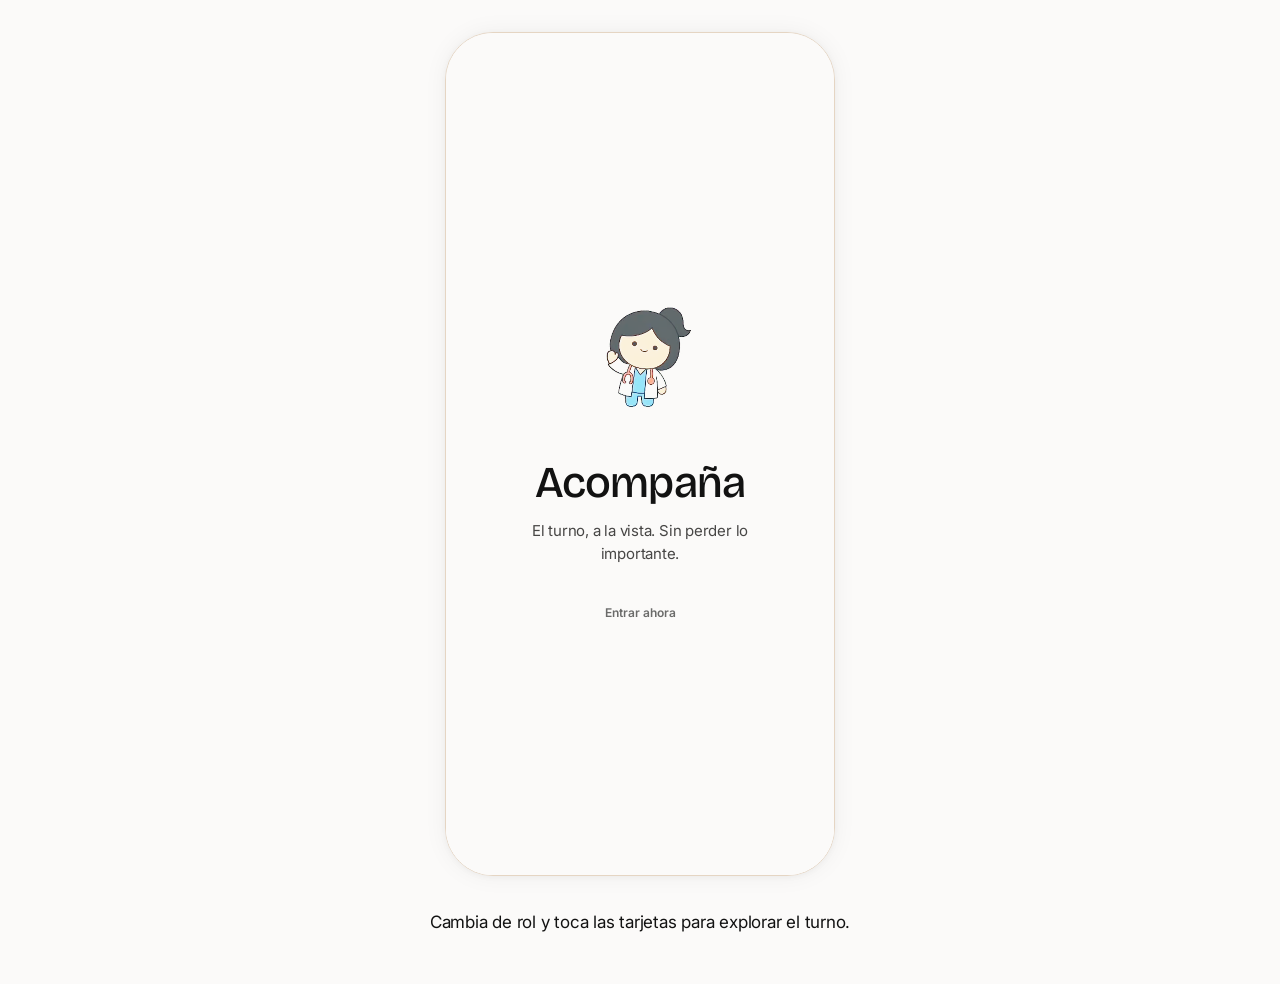
==== commit 8f4cb43c: "mobile: backend + SBAR handover + family QA with rules-ollama fallback" ====
--- a/index.html
+++ b/index.html
@@ -10,6 +10,7 @@
   <link href="https://fonts.googleapis.com/css2?family=Bricolage+Grotesque:wght@500&family=Inter:wght@400;500;600&display=swap" rel="stylesheet">
   <link rel="stylesheet" href="css/tokens.css">
   <link rel="stylesheet" href="css/app.css">
+  <link rel="stylesheet" href="css/ai.css">
 </head>
 <body>
   <main class="stage" aria-label="Prototipo de app de enfermería">
@@ -32,6 +33,7 @@
       <nav id="bottomNav" class="bottom-nav" aria-label="Navegación principal"></nav>
 
       <div id="registrationLayer" class="registration-layer" aria-hidden="true"></div>
+      <div id="aiLayer" class="ai-layer" aria-hidden="true"></div>
       <div id="celebrationLayer" class="celebration-layer" aria-hidden="true"></div>
       <div id="splashLayer" class="splash-layer" aria-label="Bienvenida a Acompaña">
         <div class="splash-content">
--- a/css/tokens.css
+++ b/css/tokens.css
@@ -12,11 +12,13 @@
   --ink: #121212;
   --charcoal: #343433;
   --body: #474645;
-  --muted: #7e7e7d;
+  --muted: #6b6b6a;
   --stone-border: #e5d5c3;
   --nurse: #0086fc;
   --patient: #00ca48;
+  --patient-text: #087f35;
   --family: #ffbb26;
+  --family-text: #d48f00;
   --sky: #64c6ff;
   --sun: #ffcd6c;
   --coral: #ff58ae;
@@ -25,6 +27,9 @@
   --patient-soft: #e5f9ec;
   --family-soft: #fff4d6;
   --critical-soft: #fff0f0;
+  --veil-ink: rgba(18, 18, 18, .32);
+  --veil-canvas: rgba(251, 250, 249, .88);
+  --on-ink-soft: rgba(255, 255, 255, .72);
   --accent: var(--nurse);
   --accent-soft: var(--nurse-soft);
   --font-display: "Bricolage Grotesque", sans-serif;
@@ -35,6 +40,9 @@
   --duration-enter: 360ms;
   --duration-exit: 240ms;
   --duration-press: 120ms;
+  --stagger: 40ms;
+  --duration-drift: 3.6s;
+  --duration-burst: 1200ms;
   --phone-width: 390px;
   --phone-height: 844px;
   --phone-radius: 48px;
@@ -67,11 +75,11 @@
 }
 
 .phone[data-role="paciente"] {
-  --accent: var(--patient);
+  --accent: var(--patient-text);
   --accent-soft: var(--patient-soft);
 }
 
 .phone[data-role="familia"] {
-  --accent: var(--family);
+  --accent: var(--family-text);
   --accent-soft: var(--family-soft);
 }
--- a/css/app.css
+++ b/css/app.css
@@ -96,12 +96,13 @@
 
 .status-icons {
   color: var(--body);
-  font-size: 11px;
+  font-size: var(--text-caption);
   letter-spacing: 0.02em;
 }
 
 .role-switch {
   position: relative;
+  z-index: 35;
   display: flex;
   flex: 0 0 auto;
   margin: 0 20px 12px;
@@ -124,9 +125,9 @@
   border-radius: var(--radius-pill);
   background: var(--accent-soft);
   transform: translate3d(calc(var(--role-index, 0) * 100%), 0, 0);
-  transition: transform 360ms var(--ease-enter),
-    background-color 360ms var(--ease-enter),
-    border-color 360ms var(--ease-enter);
+  transition: transform var(--duration-enter) var(--ease-enter),
+    background-color var(--duration-enter) var(--ease-enter),
+    border-color var(--duration-enter) var(--ease-enter);
 }
 
 .role-tab {
@@ -326,13 +327,14 @@
   align-items: center;
   justify-content: center;
   flex: 0 0 auto;
-  width: 40px;
-  height: 40px;
+  width: 56px;
+  height: 56px;
   border: 1px solid var(--stone-border);
   border-radius: 50%;
   background: var(--white);
   color: var(--ink);
   cursor: pointer;
+  font-size: 22px;
   transition: transform var(--duration-press) var(--ease-press),
     background-color var(--duration-enter) var(--ease-enter),
     color var(--duration-enter) var(--ease-enter),
@@ -427,7 +429,7 @@
   display: inline-flex;
   align-items: center;
   gap: 6px;
-  min-height: 44px;
+  min-height: 56px;
   color: var(--accent);
   cursor: pointer;
   font-size: var(--text-small);
@@ -437,6 +439,50 @@
 
 .accent-link:hover {
   color: var(--ink);
+}
+
+.empty-state-link {
+  display: inline-flex;
+  align-items: center;
+  justify-content: center;
+  gap: 8px;
+  min-height: 56px;
+  max-width: 100%;
+  padding: 10px 18px;
+  border-radius: 32px;
+  background: var(--sand);
+  color: var(--ink);
+  cursor: pointer;
+  font-size: var(--text-small);
+  font-weight: 600;
+  line-height: 22px;
+  white-space: nowrap;
+  transition: transform var(--duration-press) var(--ease-press),
+    background-color var(--duration-enter) var(--ease-enter);
+}
+
+.empty-state-link:hover {
+  background: var(--white);
+  color: var(--ink);
+}
+
+.empty-state-link:active {
+  transform: scale(0.97);
+}
+
+.empty-state-link .icon-svg {
+  width: 18px;
+  height: 18px;
+  fill: none;
+  stroke: currentColor;
+  stroke-linecap: round;
+  stroke-linejoin: round;
+  stroke-width: 1.8;
+  transition: transform var(--duration-enter) var(--ease-enter);
+}
+
+.empty-state-link:hover .icon-svg {
+  transform: translateX(3px);
 }
 
 .home-intro {
@@ -512,11 +558,11 @@
   margin-bottom: -5px;
   opacity: 0;
   transform: translate3d(20px, 0, 0) scale(0.96);
-  transition: max-height 260ms var(--ease-exit),
-    min-height 260ms var(--ease-exit),
-    margin 260ms var(--ease-exit),
-    opacity 220ms var(--ease-exit),
-    transform 260ms var(--ease-exit);
+  transition: max-height var(--duration-exit) var(--ease-exit),
+    min-height var(--duration-exit) var(--ease-exit),
+    margin var(--duration-exit) var(--ease-exit),
+    opacity var(--duration-exit) var(--ease-exit),
+    transform var(--duration-exit) var(--ease-exit);
 }
 
 .patient-card-main {
@@ -635,13 +681,13 @@
   align-items: center;
   justify-content: center;
   min-width: 66px;
-  min-height: 36px;
-  padding: 6px 10px;
+  min-height: 56px;
+  padding: 6px 14px;
   border-radius: var(--radius-cta);
   background: var(--ink);
   color: var(--white);
   cursor: pointer;
-  font-size: 11px;
+  font-size: var(--text-caption);
   font-weight: 600;
   line-height: 16px;
   transition: transform var(--duration-press) var(--ease-press),
@@ -743,7 +789,7 @@
   font-size: var(--text-small);
   line-height: 23px;
   user-select: none;
-  transition: filter 320ms var(--ease-enter);
+  transition: filter var(--duration-enter) var(--ease-enter);
 }
 
 .clinical-value.is-revealed {
@@ -755,7 +801,7 @@
   align-items: center;
   align-self: flex-start;
   gap: 6px;
-  min-height: 40px;
+  min-height: 56px;
   padding: 0;
   background: transparent;
   color: var(--accent);
@@ -776,7 +822,7 @@
   stroke-linecap: round;
   stroke-linejoin: round;
   stroke-width: 1.8;
-  transition: transform 300ms var(--ease-enter);
+  transition: transform var(--duration-enter) var(--ease-enter);
 }
 
 .reveal-button.is-revealed svg {
@@ -841,7 +887,7 @@
 .detail-chevron {
   display: inline-flex;
   color: var(--muted);
-  transition: transform 300ms var(--ease-enter), color 300ms var(--ease-enter);
+  transition: transform var(--duration-enter) var(--ease-enter), color var(--duration-enter) var(--ease-enter);
 }
 
 .detail-chevron.is-expanded {
@@ -909,11 +955,11 @@
   background: var(--white);
   box-shadow: inset 0 0 0 1px var(--stone);
   transition: transform var(--duration-press) var(--ease-press),
-    max-height 260ms var(--ease-exit),
-    min-height 260ms var(--ease-exit),
-    margin 260ms var(--ease-exit),
-    padding 260ms var(--ease-exit),
-    opacity 220ms var(--ease-exit);
+    max-height var(--duration-exit) var(--ease-exit),
+    min-height var(--duration-exit) var(--ease-exit),
+    margin var(--duration-exit) var(--ease-exit),
+    padding var(--duration-exit) var(--ease-exit),
+    opacity var(--duration-exit) var(--ease-exit);
 }
 
 .task-card:hover {
@@ -997,8 +1043,8 @@
   align-items: center;
   justify-content: center;
   flex: 0 0 auto;
-  width: 48px;
-  height: 48px;
+  width: 56px;
+  height: 56px;
   border-radius: 50%;
   background: var(--ink);
   color: var(--white);
@@ -1028,12 +1074,14 @@
 
 .confirm-mark path {
   stroke-dasharray: 32;
-  stroke-dashoffset: 32;
+  stroke-dashoffset: 0;
+  opacity: 0.35;
 }
 
 .task-card.is-confirming .confirm-mark path,
 .patient-card.is-confirming .confirm-mark path {
-  animation: check-draw 360ms var(--ease-enter) forwards;
+  animation: check-draw var(--duration-enter) var(--ease-enter) forwards;
+  opacity: 1;
 }
 
 .confirm-label {
@@ -1067,25 +1115,6 @@
   gap: 12px;
   padding: 32px 20px 44px;
   text-align: center;
-}
-
-.empty-mascot {
-  display: flex;
-  align-items: center;
-  justify-content: center;
-  width: 148px;
-  height: 148px;
-  margin-bottom: 2px;
-  border-radius: 50%;
-  background: var(--stone);
-  animation: mascot-float 3.6s var(--ease-enter) infinite alternate;
-}
-
-.mascot-svg {
-  display: block;
-  width: 112px;
-  height: 112px;
-  overflow: visible;
 }
 
 .empty-state h2 {
@@ -1126,7 +1155,7 @@
   stroke-linecap: round;
   stroke-linejoin: round;
   stroke-width: 2.4;
-  animation: check-draw 420ms var(--ease-enter) forwards;
+  animation: check-draw var(--duration-enter) var(--ease-enter) forwards;
 }
 
 .confetti-layer {
@@ -1146,7 +1175,7 @@
   background: var(--sky);
   opacity: 0;
   transform: translate3d(0, 0, 0) rotate(0deg);
-  animation: confetti-fall 1200ms var(--ease-exit) forwards;
+  animation: confetti-fall var(--duration-burst) var(--ease-exit) forwards;
   animation-delay: var(--confetti-delay);
 }
 
@@ -1185,9 +1214,9 @@
 .sheet-backdrop {
   position: absolute;
   inset: 0;
-  background: rgba(18, 18, 18, .32);
+  background: var(--veil-ink);
   opacity: 0;
-  transition: opacity 260ms var(--ease-exit);
+  transition: opacity var(--duration-exit) var(--ease-exit);
 }
 
 .registration-layer.is-open .sheet-backdrop {
@@ -1206,7 +1235,7 @@
   background: var(--white);
   color: var(--ink);
   transform: translate3d(0, calc(100% + 20px), 0);
-  transition: transform 380ms var(--ease-enter);
+  transition: transform var(--duration-enter) var(--ease-enter);
 }
 
 .registration-layer.is-open .registration-sheet {
@@ -1214,12 +1243,19 @@
 }
 
 .sheet-handle {
+  position: relative;
   width: 42px;
   height: 4px;
   margin: 0 auto 4px;
   border-radius: var(--radius-pill);
   background: var(--stone-border);
   cursor: grab;
+}
+
+.sheet-handle::after {
+  position: absolute;
+  inset: -14px -40px;
+  content: "";
 }
 
 .sheet-header {
@@ -1354,7 +1390,7 @@
 }
 
 .dictate-copy small {
-  color: rgba(255, 255, 255, .72);
+  color: var(--on-ink-soft);
   font-size: var(--text-caption);
   line-height: 16px;
 }
@@ -1364,7 +1400,7 @@
   height: 10px;
   border-radius: 50%;
   background: var(--sun);
-  animation: mic-pulse 1.8s var(--ease-enter) infinite;
+  animation: mic-pulse calc(var(--duration-drift) / 2) var(--ease-enter) infinite;
 }
 
 .tray-feedback {
@@ -1376,7 +1412,7 @@
   line-height: 22px;
   opacity: 0;
   transform: translateY(5px);
-  transition: opacity 220ms var(--ease-enter), transform 220ms var(--ease-enter);
+  transition: opacity var(--duration-enter) var(--ease-enter), transform var(--duration-enter) var(--ease-enter);
 }
 
 .tray-feedback.is-visible {
@@ -1456,6 +1492,16 @@
   line-height: 16px;
 }
 
+.onboarding-card .video-slot {
+  width: 100%;
+  max-width: 120px;
+  height: auto;
+  aspect-ratio: 1;
+  min-height: 0;
+  flex: 0 0 auto;
+  align-self: center;
+}
+
 .video-slot {
   position: relative;
   display: flex;
@@ -1464,8 +1510,9 @@
   min-height: 88px;
   flex: 1;
   overflow: hidden;
-  border-radius: 8px;
-  background: var(--canvas);
+  border: 0;
+  border-radius: 0;
+  background: transparent;
 }
 
 .video-slot .loop {
@@ -1473,10 +1520,10 @@
   inset: 0;
   width: 100%;
   height: 100%;
-  object-fit: cover;
+  object-fit: contain;
   mix-blend-mode: multiply;
   opacity: 1;
-  transition: opacity 260ms var(--ease-exit);
+  transition: opacity var(--duration-exit) var(--ease-exit);
 }
 
 .video-slot .loop.is-hidden {
@@ -1490,16 +1537,35 @@
   align-items: center;
   justify-content: center;
   opacity: 0;
-  transition: opacity 260ms var(--ease-enter);
+  transition: opacity var(--duration-enter) var(--ease-enter);
 }
 
 .video-fallback.is-visible {
   opacity: 1;
 }
 
-.video-fallback .mascot-svg {
+.video-fallback img {
   width: 82px;
   height: 82px;
+  object-fit: contain;
+  mix-blend-mode: multiply;
+}
+
+.onboarding-card .video-fallback img {
+  width: 120px;
+  height: 120px;
+}
+
+.empty-state .video-fallback img {
+  width: 160px;
+  height: 160px;
+}
+
+.empty-state .video-slot {
+  width: 160px;
+  height: 160px;
+  min-height: 160px;
+  flex: 0 0 160px;
 }
 
 .timeline {
@@ -1507,12 +1573,27 @@
   display: flex;
   flex-direction: column;
   padding: 2px 0;
+}
+
+.timeline-time,
+.task-time,
+.shift-stat strong,
+.pending-count,
+.status-time,
+.clinical-value {
+  font-variant-numeric: tabular-nums;
+}
+
+.timeline-time,
+.task-time,
+.time-nowrap {
+  white-space: nowrap;
 }
 
 .timeline-item {
   position: relative;
   display: grid;
-  grid-template-columns: 52px 1fr;
+  grid-template-columns: 62px 1fr;
   gap: 10px;
   min-height: 72px;
   padding: 10px 0 14px 18px;
@@ -1575,7 +1656,7 @@
   height: 40px;
   border-radius: 50%;
   background: var(--white);
-  color: var(--patient);
+  color: var(--patient-text);
 }
 
 .next-card-icon svg {
@@ -1645,7 +1726,7 @@
 }
 
 .faq-question .detail-chevron {
-  transition: transform 300ms var(--ease-enter), color 300ms var(--ease-enter);
+  transition: transform var(--duration-enter) var(--ease-enter), color var(--duration-enter) var(--ease-enter);
 }
 
 .faq-item.is-open .faq-question .detail-chevron {
@@ -1660,7 +1741,7 @@
   color: var(--body);
   font-size: var(--text-small);
   line-height: 22px;
-  transition: grid-template-rows 320ms var(--ease-enter), padding 320ms var(--ease-enter);
+  transition: grid-template-rows var(--duration-enter) var(--ease-enter), padding var(--duration-enter) var(--ease-enter);
 }
 
 .faq-answer > div {
@@ -1718,7 +1799,7 @@
   height: 44px;
   border-radius: 50%;
   background: var(--family-soft);
-  color: var(--family);
+  color: var(--family-text);
 }
 
 .contact-icon {
@@ -1770,7 +1851,7 @@
 .contact-actions .primary-button,
 .contact-actions .secondary-button {
   flex: 1;
-  min-height: 44px;
+  min-height: 56px;
   padding: 8px 10px;
   font-size: var(--text-caption);
 }
@@ -1799,9 +1880,9 @@
   background: transparent;
   color: var(--muted);
   cursor: pointer;
-  font-size: 10px;
+  font-size: var(--text-caption);
   font-weight: 600;
-  line-height: 13px;
+  line-height: 15px;
   transition: color var(--duration-enter) var(--ease-enter),
     transform var(--duration-press) var(--ease-press);
 }
@@ -1835,7 +1916,7 @@
   justify-content: center;
   background: var(--canvas);
   opacity: 1;
-  transition: opacity 300ms var(--ease-exit), visibility 300ms var(--ease-exit);
+  transition: opacity var(--duration-exit) var(--ease-exit), visibility var(--duration-exit) var(--ease-exit);
 }
 
 .splash-layer.is-leaving {
@@ -1850,23 +1931,27 @@
   gap: 12px;
   padding: 32px;
   text-align: center;
-  animation: splash-in 500ms var(--ease-enter) both;
 }
 
 .splash-mascot {
   display: flex;
   align-items: center;
   justify-content: center;
-  width: 190px;
-  height: 190px;
-  border-radius: 50%;
-  background: var(--stone);
-  animation: mascot-wave 1.8s var(--ease-enter) infinite;
-}
-
-.splash-mascot .mascot-svg {
-  width: 144px;
-  height: 144px;
+  width: 180px;
+  height: 180px;
+  border-radius: 0;
+  background: transparent;
+}
+
+.splash-mascot .video-slot {
+  width: 100%;
+  height: 100%;
+  min-height: 0;
+}
+
+.splash-mascot .video-fallback img {
+  width: 180px;
+  height: 180px;
 }
 
 .splash-wordmark {
@@ -1877,6 +1962,7 @@
   font-weight: 500;
   line-height: 48px;
   letter-spacing: -0.02em;
+  animation: card-in var(--duration-enter) var(--ease-enter) both;
 }
 
 .splash-tagline {
@@ -1885,12 +1971,14 @@
   color: var(--body);
   font-size: var(--text-small);
   line-height: 23px;
+  animation: card-in var(--duration-enter) var(--ease-enter) calc(var(--stagger) * 2) both;
 }
 
 .splash-skip {
-  min-height: 44px;
+  min-height: 56px;
+  min-width: 56px;
   margin-top: 8px;
-  padding: 8px 16px;
+  padding: 8px 24px;
   border-radius: var(--radius-pill);
   background: transparent;
   color: var(--muted);
@@ -1917,10 +2005,10 @@
   align-items: center;
   justify-content: center;
   padding: 32px;
-  background: rgba(251, 250, 249, .88);
+  background: var(--veil-canvas);
   opacity: 0;
   pointer-events: none;
-  transition: opacity 260ms var(--ease-enter);
+  transition: opacity var(--duration-enter) var(--ease-enter);
 }
 
 .celebration-layer.is-visible {
@@ -1942,7 +2030,7 @@
   box-shadow: inset 0 0 0 1px var(--stone);
   text-align: center;
   transform: translateY(18px) scale(0.96);
-  transition: transform 420ms var(--ease-enter);
+  transition: transform var(--duration-enter) var(--ease-enter);
 }
 
 .celebration-layer.is-visible .celebration-card {
@@ -1967,12 +2055,20 @@
 }
 
 .celebration-mascot {
-  animation: mascot-pop 620ms var(--ease-enter) both;
-}
-
-.celebration-mascot .mascot-svg {
+  display: flex;
+  align-items: center;
+  justify-content: center;
   width: 126px;
   height: 126px;
+  animation: mascot-pop var(--duration-enter) var(--ease-enter) both;
+}
+
+.celebration-mascot .celebration-doctor-image {
+  display: block;
+  width: 126px;
+  height: 126px;
+  object-fit: contain;
+  mix-blend-mode: multiply;
 }
 
 .sr-only {
@@ -2000,55 +2096,43 @@
 .view.is-active .patient-card,
 .view.is-active .task-card,
 .view.is-active .timeline-item,
-.view.is-active .onboarding-card,
 .view.is-active .visit-card,
 .view.is-active .contact-card,
-.view.is-active .faq-item {
+.view.is-active .faq-item,
+.view.is-active .onboarding-card-copy {
   animation: card-in var(--duration-enter) var(--ease-enter) both;
 }
 
 .view.is-active .patient-card:nth-child(1),
 .view.is-active .task-card:nth-child(1),
 .view.is-active .timeline-item:nth-child(1),
-.view.is-active .onboarding-card:nth-child(1),
 .view.is-active .visit-card:nth-child(1),
 .view.is-active .contact-card:nth-child(1),
-.view.is-active .faq-item:nth-child(1) { animation-delay: 40ms; }
+.view.is-active .faq-item:nth-child(1) { animation-delay: calc(var(--stagger) * 1); }
 .view.is-active .patient-card:nth-child(2),
 .view.is-active .task-card:nth-child(2),
 .view.is-active .timeline-item:nth-child(2),
-.view.is-active .onboarding-card:nth-child(2),
 .view.is-active .visit-card:nth-child(2),
 .view.is-active .contact-card:nth-child(2),
-.view.is-active .faq-item:nth-child(2) { animation-delay: 80ms; }
+.view.is-active .faq-item:nth-child(2) { animation-delay: calc(var(--stagger) * 2); }
 .view.is-active .patient-card:nth-child(3),
 .view.is-active .task-card:nth-child(3),
 .view.is-active .timeline-item:nth-child(3),
-.view.is-active .onboarding-card:nth-child(3),
 .view.is-active .visit-card:nth-child(3),
 .view.is-active .contact-card:nth-child(3),
-.view.is-active .faq-item:nth-child(3) { animation-delay: 120ms; }
+.view.is-active .faq-item:nth-child(3) { animation-delay: calc(var(--stagger) * 3); }
 .view.is-active .patient-card:nth-child(4),
 .view.is-active .task-card:nth-child(4),
 .view.is-active .timeline-item:nth-child(4),
-.view.is-active .onboarding-card:nth-child(4),
 .view.is-active .visit-card:nth-child(4),
 .view.is-active .contact-card:nth-child(4),
-.view.is-active .faq-item:nth-child(4) { animation-delay: 160ms; }
+.view.is-active .faq-item:nth-child(4) { animation-delay: calc(var(--stagger) * 4); }
+.view.is-active .onboarding-card:nth-child(1) .onboarding-card-copy { animation-delay: calc(var(--stagger) * 1); }
+.view.is-active .onboarding-card:nth-child(2) .onboarding-card-copy { animation-delay: calc(var(--stagger) * 2); }
 
 @keyframes check-draw {
   from { stroke-dashoffset: 32; }
   to { stroke-dashoffset: 0; }
-}
-
-@keyframes mascot-float {
-  from { transform: translate3d(0, 0, 0) rotate(-2deg); }
-  to { transform: translate3d(0, -9px, 0) rotate(2deg); }
-}
-
-@keyframes mascot-wave {
-  0%, 100% { transform: translate3d(0, 0, 0) rotate(0deg); }
-  50% { transform: translate3d(0, -5px, 0) rotate(-3deg); }
 }
 
 @keyframes mascot-pop {
@@ -2068,11 +2152,6 @@
   50% { transform: scale(1.1); opacity: 1; }
 }
 
-@keyframes splash-in {
-  from { opacity: 0; transform: translate3d(0, 14px, 0); }
-  to { opacity: 1; transform: translate3d(0, 0, 0); }
-}
-
 @keyframes number-pop {
   0% { transform: scale(1); }
   45% { transform: scale(1.16); }
@@ -2080,7 +2159,7 @@
 }
 
 .pending-count.is-updating {
-  animation: number-pop 360ms var(--ease-enter);
+  animation: number-pop var(--duration-enter) var(--ease-enter);
 }
 
 @media (max-width: 499px) {
@@ -2145,7 +2224,6 @@
 
   .confetti-layer,
   .dictate-pulse,
-  .empty-mascot,
   .splash-mascot,
   .celebration-mascot {
     animation: none;
--- a/css/ai.css
+++ b/css/ai.css
@@ -0,0 +1,216 @@
+/* AI bridge styles: handover (SBAR) sheet, family Q&A, source badges.
+   Only token vars are used. Durations come from --duration-* tokens. */
+
+.ai-card {
+  background: var(--white);
+  border-radius: var(--radius-card);
+  box-shadow: inset 0 0 0 1px var(--stone);
+  padding: var(--space-4) var(--space-5);
+  display: flex;
+  flex-direction: column;
+  gap: var(--space-2);
+  margin-top: var(--space-4);
+}
+
+.ai-card strong {
+  font-size: var(--text-body);
+  color: var(--ink);
+}
+
+.ai-card > span {
+  font-size: var(--text-small);
+  color: var(--body);
+}
+
+.source-badge {
+  align-self: flex-start;
+  font-size: var(--text-caption);
+  font-weight: 600;
+  background: var(--sand);
+  color: var(--muted);
+  border-radius: var(--radius-badge);
+  padding: var(--space-1) var(--space-2);
+  white-space: nowrap;
+}
+
+.source-badge.is-live {
+  background: var(--accent-soft);
+  color: var(--accent);
+}
+
+.ask-row {
+  display: flex;
+  gap: var(--space-2);
+  margin-top: var(--space-2);
+}
+
+.ask-input {
+  flex: 1;
+  min-width: 0;
+  min-height: 56px;
+  border-radius: var(--radius-cta);
+  border: 1px solid var(--stone-border);
+  background: var(--canvas);
+  padding: 0 var(--space-4);
+  font: inherit;
+  font-size: var(--text-small);
+  color: var(--ink);
+}
+
+.ask-input:focus-visible {
+  outline: 2px solid var(--accent);
+  outline-offset: 2px;
+}
+
+.ask-answer {
+  font-size: var(--text-small);
+  color: var(--body);
+  background: var(--sand);
+  border-radius: var(--radius-card);
+  padding: var(--space-3) var(--space-4);
+  margin-top: var(--space-2);
+}
+
+.ask-answer.is-empty {
+  display: none;
+}
+
+.ai-layer {
+  position: absolute;
+  inset: 0;
+  z-index: 40;
+  visibility: hidden;
+  opacity: 0;
+  transition: opacity var(--duration-exit) var(--ease-exit), visibility 0s var(--duration-exit);
+}
+
+.ai-layer.is-open {
+  visibility: visible;
+  opacity: 1;
+  transition: opacity var(--duration-enter) var(--ease-enter);
+}
+
+.ai-backdrop {
+  position: absolute;
+  inset: 0;
+  background: var(--veil-ink);
+}
+
+.ai-sheet {
+  position: absolute;
+  left: 0;
+  right: 0;
+  bottom: 0;
+  max-height: 88%;
+  overflow-y: auto;
+  background: var(--canvas);
+  border-radius: var(--radius-card) var(--radius-card) 0 0;
+  padding: var(--space-3) var(--space-4) var(--space-5);
+  transform: translateY(24px);
+  transition: transform var(--duration-enter) var(--ease-enter);
+}
+
+.ai-layer.is-open .ai-sheet {
+  transform: translateY(0);
+}
+
+.handover-field {
+  display: flex;
+  flex-direction: column;
+  gap: var(--space-1);
+  margin-top: var(--space-3);
+  font-size: var(--text-small);
+  font-weight: 600;
+  color: var(--charcoal);
+}
+
+.handover-field textarea {
+  min-height: 56px;
+  border-radius: var(--radius-card);
+  border: 1px solid var(--stone-border);
+  background: var(--white);
+  padding: var(--space-3);
+  font: inherit;
+  font-weight: 400;
+  font-size: var(--text-small);
+  color: var(--ink);
+  resize: vertical;
+}
+
+.handover-field textarea:focus-visible {
+  outline: 2px solid var(--accent);
+  outline-offset: 2px;
+}
+
+.ai-actions {
+  display: flex;
+  flex-wrap: wrap;
+  align-items: center;
+  gap: var(--space-2);
+  margin-top: var(--space-4);
+}
+
+.consent-box {
+  background: var(--white);
+  border-radius: var(--radius-card);
+  box-shadow: inset 0 0 0 1px var(--stone);
+  padding: var(--space-3) var(--space-4);
+  margin-top: var(--space-3);
+  display: flex;
+  flex-direction: column;
+  gap: var(--space-2);
+  font-size: var(--text-small);
+  color: var(--body);
+}
+
+.consent-box pre {
+  max-height: 140px;
+  overflow: auto;
+  background: var(--sand);
+  border-radius: var(--radius-badge);
+  padding: var(--space-2) var(--space-3);
+  font-size: var(--text-caption);
+  white-space: pre-wrap;
+  word-break: break-word;
+  color: var(--charcoal);
+}
+
+.consent-row {
+  display: flex;
+  gap: var(--space-2);
+}
+
+.nurse-question {
+  background: var(--white);
+  border-radius: var(--radius-card);
+  box-shadow: inset 0 0 0 1px var(--stone);
+  padding: var(--space-3) var(--space-4);
+  display: flex;
+  flex-direction: column;
+  gap: var(--space-2);
+  margin-top: var(--space-2);
+  font-size: var(--text-small);
+  color: var(--body);
+}
+
+.nurse-question time {
+  font-size: var(--text-caption);
+  color: var(--muted);
+  font-variant-numeric: tabular-nums;
+  white-space: nowrap;
+}
+
+.ai-feedback {
+  min-height: 24px;
+  font-size: var(--text-small);
+  color: var(--accent);
+}
+
+@media (prefers-reduced-motion: reduce) {
+  .ai-layer,
+  .ai-layer.is-open,
+  .ai-sheet,
+  .ai-layer.is-open .ai-sheet {
+    transition-duration: 1e-06s;
+  }
+}
